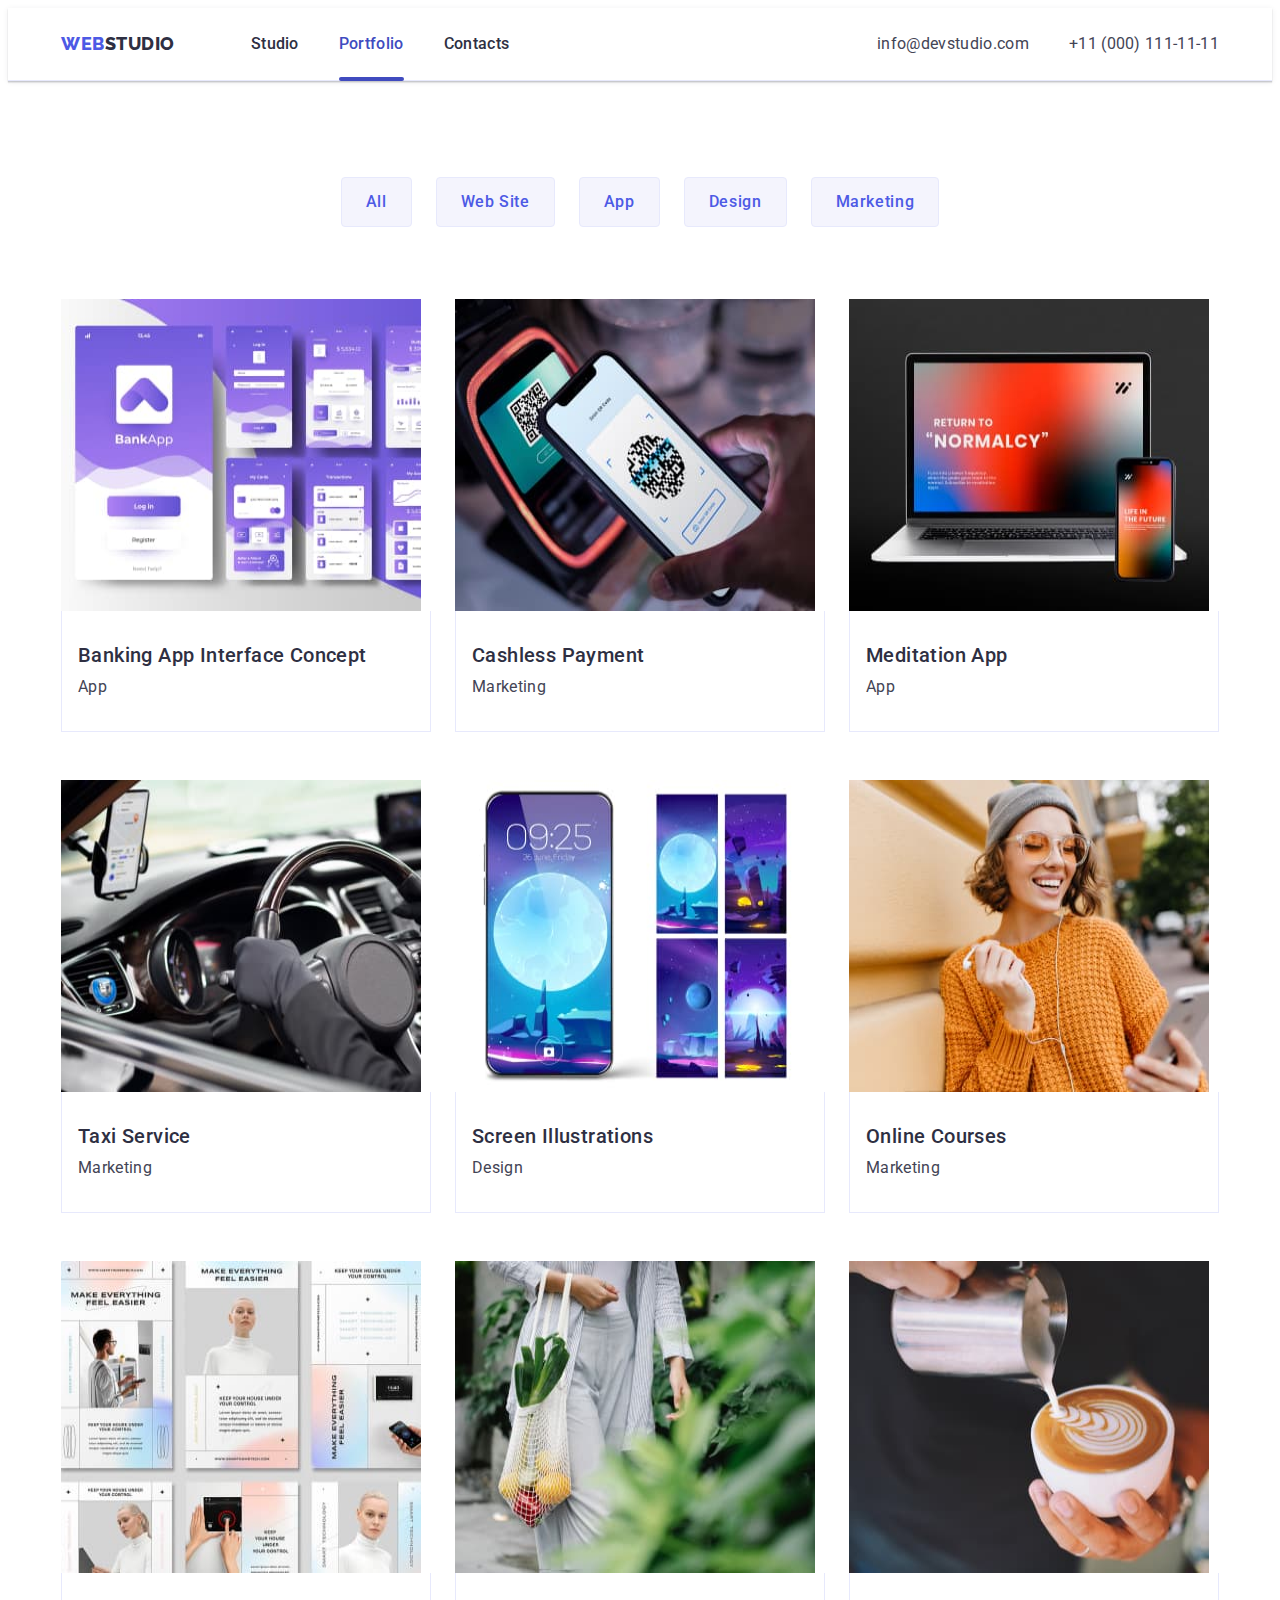
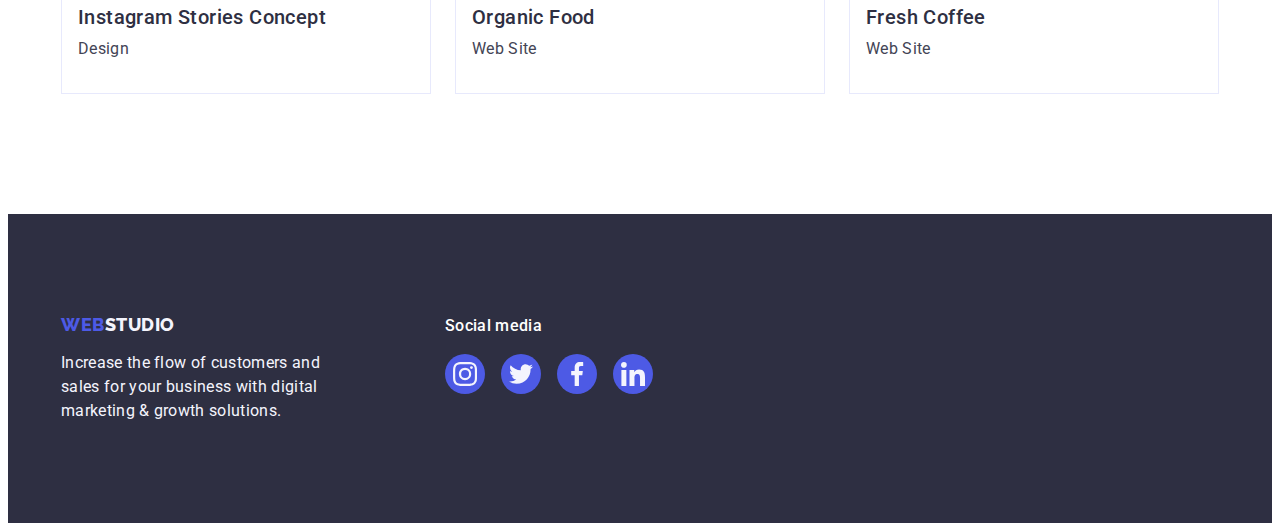
==== portfolio.html @ 0229ccaf "1" ====
<!DOCTYPE html>
<html lang="en">
  <head>
    <meta charset="UTF-8" />
    <meta name="viewport" content="width=device-width, initial-scale=1.0" />
    <title>Document</title>
    <link rel="preconnect" href="https://fonts.googleapis.com" />
    <link rel="preconnect" href="https://fonts.gstatic.com" crossorigin />
    <link
      href="https://fonts.googleapis.com/css2?family=Raleway:wght@800&family=Roboto:wght@400;500;700&display=swap"
      rel="stylesheet"
    />
    <link
      rel="stylesheet"
      href="https://fonts.googleapis.com/css2?family=Raleway:wght@800&family=swap"
    />
    <link
      rel="stylesheet"
      href="https://cdnjs.cloudflare.com/ajax/libs/modern-normalize/2.0.0/modern-normalize.min.css"
      integrity="sha512-4xo8blKMVCiXpTaLzQSLSw3KFOVPWhm/TRtuPVc4WG6kUgjH6J03IBuG7JZPkcWMxJ5huwaBpOpnwYElP/m6wg=="
      crossorigin="anonymous"
      referrerpolicy="no-referrer"
    />
    <link rel="stylesheet" href="./css/styles.css" />
  </head>
  <body>
    <header class="header">
      <div class="container header-container">
        <nav class="header-navigation">
          <a href="./index.html" class="header-logo link"
            >Web<span class="header-logo-accent">Studio</span>
          </a>

          <ul class="header-menu list">
            <li class="header-menu-item">
              <a class="header-menu-link link" href="./index.html">Studio</a>
            </li>
            <li class="header-menu-item">
              <a class="header-menu-link link current" href="./portfolio.html"
                >Portfolio</a
              >
            </li>
            <li class="header-menu-item">
              <a class="header-menu-link link" href="">Contacts</a>
            </li>
          </ul>
        </nav>
        <address class="header-address">
          <ul class="header-address-menu list">
            <li class="header-address-item">
              <a
                class="header-address-link link"
                href="mailto:info@devstudio.com"
                >info@devstudio.com</a
              >
            </li>
            <li class="header-address-item">
              <a class="header-address-link link" href="tel:+110001111111"
                >+11 (000) 111-11-11</a
              >
            </li>
          </ul>
        </address>
      </div>
    </header>
    <main>
      <section class="portfolio-menu">
        <div class="container">
          <h1 class="visually-hidden">Portfolio</h1>

          <ul class="portfolio-menu-list list">
            <li class="portfolio-menu-item">
              <button type="button" class="portfolio-menu-btn link">All</button>
            </li>
            <li>
              <button type="button" class="portfolio-menu-btn link">
                Web Site
              </button>
            </li>
            <li class="portfolio-menu-item">
              <button type="button" class="portfolio-menu-btn link">App</button>
            </li>
            <li class="portfolio-menu-item">
              <button type="button" class="portfolio-menu-btn link">
                Design
              </button>
            </li>
            <li class="portfolio-menu-item">
              <button type="button" class="portfolio-menu-btn link">
                Marketing
              </button>
            </li>
          </ul>

          <ul class="offers-list list">
            <li class="offers-item">
              <a href="" class="offers-item-link link">
                <div class="img-box">
                  <img
                    class="img"
                    src="./images/a1111111.jpg"
                    alt="App concept"
                    width="360"
                    height="312"
                  />

                  <p class="offers-cover-text">
                    14 Stylish and User-Friendly App Design Concepts · Task
                    Manager App · Calorie Tracker App · Exotic Fruit Ecommerce
                    App · Cloud Storage App Banking App Interface Concept App
                  </p>
                </div>
                <div class="container-offers">
                  <h2 class="offers-title link">
                    Banking App Interface Concept
                  </h2>
                  <p class="offers-text">App</p>
                </div></a
              >
            </li>
            <li class="offers-item">
              <a href="" class="offers-item-link link">
                <div class="img-box">
                  <img
                    class="img"
                    src="./images/a22222.jpg"
                    alt="Cashless Payment"
                    width="360"
                    height="312"
                  />
                  <p class="offers-cover-text">
                    14 Stylish and User-Friendly App Design Concepts · Task
                    Manager App · Calorie Tracker App · Exotic Fruit Ecommerce
                    App · Cloud Storage App Cashless Payment Marketing
                  </p>
                </div>
                <div class="container-offers">
                  <h2 class="offers-title link">Cashless Payment</h2>
                  <p class="offers-text">Marketing</p>
                </div></a
              >
            </li>
            <li class="offers-item">
              <a href="" class="offers-item-link link">
                <div class="img-box">
                  <img
                    class="img"
                    src="./images/a33333.jpg"
                    alt="Meditation App"
                    width="360"
                    height="312"
                  />
                  <p class="offers-cover-text">
                    14 Stylish and User-Friendly App Design Concepts · Task
                    Manager App · Calorie Tracker App · Exotic Fruit Ecommerce
                    App · Cloud Storage App Cashless Payment Marketing
                  </p>
                </div>
                <div class="container-offers">
                  <h2 class="offers-title link">Meditation App</h2>
                  <p class="offers-text">App</p>
                </div></a
              >
            </li>
            <li class="offers-item">
              <a href="" class="offers-item-link link">
                <div class="img-box">
                  <img
                    class="img"
                    src="./images/a44444.jpg"
                    alt="Taxi Service"
                    width="360"
                    height="312"
                  />
                  <p class="offers-cover-text">
                    14 Stylish and User-Friendly App Design Concepts · Task
                    Manager App · Calorie Tracker App · Exotic Fruit Ecommerce
                    App · Cloud Storage App Cashless Payment Marketing
                  </p>
                </div>
                <div class="container-offers">
                  <h2 class="offers-title link">Taxi Service</h2>
                  <p class="offers-text">Marketing</p>
                </div></a
              >
            </li>
            <li class="offers-item">
              <a href="" class="offers-item-link link">
                <div class="img-box">
                  <img
                    class="img"
                    src="./images/a555.jpg"
                    alt="Screen Illustrations"
                    width="360"
                    height="312"
                  />
                  <p class="offers-cover-text">
                    14 Stylish and User-Friendly App Design Concepts · Task
                    Manager App · Calorie Tracker App · Exotic Fruit Ecommerce
                    App · Cloud Storage App Cashless Payment Marketing
                  </p>
                </div>
                <div class="container-offers">
                  <h2 class="offers-title link">Screen Illustrations</h2>
                  <p class="offers-text">Design</p>
                </div></a
              >
            </li>
            <li class="offers-item">
              <a href="" class="offers-item-link link">
                <div class="img-box">
                  <img
                    class="img"
                    src="./images/a66666.jpg"
                    alt="Online Courses"
                    width="360"
                    height="312"
                  />
                  <p class="offers-cover-text">
                    14 Stylish and User-Friendly App Design Concepts · Task
                    Manager App · Calorie Tracker App · Exotic Fruit Ecommerce
                    App · Cloud Storage App Cashless Payment Marketing
                  </p>
                </div>
                <div class="container-offers">
                  <h2 class="offers-title link">Online Courses</h2>
                  <p class="offers-text">Marketing</p>
                </div></a
              >
            </li>
            <li class="offers-item">
              <a href="" class="offers-item-link link">
                <div class="img-box">
                  <img
                    class="img"
                    src="./images/a77777.jpg"
                    alt="Instagram Stories Concept"
                    width="360"
                    height="312"
                  />
                  <p class="offers-cover-text">
                    14 Stylish and User-Friendly App Design Concepts · Task
                    Manager App · Calorie Tracker App · Exotic Fruit Ecommerce
                    App · Cloud Storage App Cashless Payment Marketing
                  </p>
                </div>
                <div class="container-offers">
                  <h2 class="offers-title link">Instagram Stories Concept</h2>
                  <p class="offers-text">Design</p>
                </div></a
              >
            </li>
            <li class="offers-item">
              <a href="" class="offers-item-link link">
                <div class="img-box">
                  <img
                    class="img"
                    src="./images/a88888.jpg"
                    alt="Organic Food"
                    width="360"
                    height="312"
                  />
                  <p class="offers-cover-text">
                    14 Stylish and User-Friendly App Design Concepts · Task
                    Manager App · Calorie Tracker App · Exotic Fruit Ecommerce
                    App · Cloud Storage App Cashless Payment Marketing
                  </p>
                </div>
                <div class="container-offers">
                  <h2 class="offers-title link">Organic Food</h2>
                  <p class="offers-text">Web Site</p>
                </div></a
              >
            </li>
            <li class="offers-item">
              <a href="" class="offers-item-link link">
                <div class="img-box">
                  <img
                    class="img"
                    src="./images/a9999.jpg"
                    alt="Fresh Coffee"
                    width="360"
                    height="312"
                  />
                  <p class="offers-cover-text">
                    14 Stylish and User-Friendly App Design Concepts · Task
                    Manager App · Calorie Tracker App · Exotic Fruit Ecommerce
                    App · Cloud Storage App Cashless Payment Marketing
                  </p>
                </div>
                <div class="container-offers">
                  <h2 class="offers-title link">Fresh Coffee</h2>
                  <p class="offers-text">Web Site</p>
                </div></a
              >
            </li>
          </ul>
        </div>
      </section>
    </main>
    <footer class="footer">
      <div class="container footer-container">
        <div class="footer-container-logo">
          <a href="./index.html" class="footer-logo link"
            >Web<span class="footer-logo-accent">Studio</span>
          </a>
          <p class="footer-text">
            Increase the flow of customers and sales for your business with
            digital marketing & growth solutions.
          </p>
        </div>
        <div class="footer-link-container">
          <p class="footer-text-two">Social media</p>
          <ul class="social-list list">
            <li class="footer-link">
              <a
                class="link-messanger"
                href=""
                aria-label="Instagram"
                target="_blank"
                rel="noopener no-referrer"
              >
                <svg class="social-link-icon" width="24" height="24">
                  <use href="./images/icons.svg#icon-instagram"></use>
                </svg>
              </a>
            </li>
            <li class="footer-link">
              <a
                class="link-messanger"
                href=""
                aria-label="twitter"
                target="_blank"
                rel="noopener no-referrer"
              >
                <svg class="social-link-icon" width="24" height="24">
                  <use href="./images/icons.svg#icon-twitter"></use>
                </svg>
              </a>
            </li>
            <li class="footer-link">
              <a
                class="link-messanger"
                href=""
                aria-label="facebook"
                target="_blank"
                rel="noopener no-referrer"
              >
                <svg class="social-link-icon" width="24" height="24">
                  <use href="./images/icons.svg#icon-facebook"></use>
                </svg>
              </a>
            </li>
            <li class="footer-link">
              <a
                class="link-messanger"
                href=""
                aria-label="linkedin"
                target="_blank"
                rel="noopener no-referrer"
              >
                <svg class="social-link-icon" width="24" height="24">
                  <use href="./images/icons.svg#icon-linkedin"></use>
                </svg>
              </a>
            </li>
          </ul>
        </div>
      </div>
    </footer>
  </body>
</html>
---- css/styles.css ----
:root {
  --accent-color: #2e2f42;
  --active-color: #404bbf;
  --text-color: #434455;
}

p,
h1,
h2,
h3,
h4 {
  margin-top: 0;
  margin-bottom: 0;
}

ul {
  margin-top: 0;
  margin-bottom: 0;
  padding-left: 0;
}

body {
  font-family: "Roboto", sans-serif;
  color: var(--text-color);
  background-color: #ffffff;
}

.container {
  width: 100%;
  max-width: 1158px;
  padding-left: 15px;
  padding-right: 15px;
  margin: 0 auto;
}

.visually-hidden {
  position: absolute;
  width: 1px;
  height: 1px;
  margin: -1px;
  border: 0;
  padding: 0;
  white-space: nowrap;
  clip-path: inset(100%);
  clip: rect(0 0 0 0);
  overflow: hidden;
}

.link {
  text-decoration: none;
}

.list {
  list-style-type: none;
}

.header {
  border-bottom: 1px solid #e7e9fc;
  box-shadow: 0px 2px 1px rgba(46, 47, 66, 0.08),
    0px 1px 1px rgba(46, 47, 66, 0.16), 0px 1px 6px rgba(46, 47, 66, 0.08);
}

.header-navigation {
  display: flex;
  align-items: center;
}

.header-logo {
  color: #4d5ae5;
  font-size: 18px;
  font-family: Raleway, sans-serif;
  font-weight: 800;
  line-height: 1.17;
  letter-spacing: 0.03em;
  text-transform: uppercase;
  word-spacing: 0;
  padding: 24px 0;
  margin-right: 76px;
}
.header-logo-accent {
  color: #2e2f42;
  word-spacing: 0;
}

.header-container {
  display: flex;
  align-items: center;
  justify-content: space-between;
}

.header-menu {
  display: flex;
  align-items: center;
  gap: 40px;
}

.header-menu-link {
  color: #2e2f42;
  font-size: 16px;
  font-weight: 500;
  line-height: 1.5;
  letter-spacing: 0.02em;
  padding-top: 24px;
  padding-bottom: 24px;
  display: block;
  transition: color 250ms cubic-bezier(0.4, 0, 0.2, 1);
}

.current {
  position: relative;
  color: #404bbf;
}

.current::after {
  content: "";
  position: absolute;
  bottom: 0;
  left: 0;
  width: 100%;
  height: 4px;
  border-radius: 2px;
  background: var(--active-color);
  bottom: -1px;
}

.header-menu-link:hover {
  color: var(--active-color);
}

.header-menu-link:focus {
  color: var(--active-color);
}

.header-address-link {
  color: var(--text-color);
  font-size: 16px;
  display: block;
  font-weight: 400;
  line-height: 1.5;
  letter-spacing: 0.02em;
  padding: 24px 0;
  transition: color 250ms cubic-bezier(0.4, 0, 0.2, 1);
}

.header-address-link:hover {
  color: var(--active-color);
}

.header-address-link:focus {
  color: var(--active-color);
}

.header-address {
  font-style: normal;
}

.header-address-menu {
  display: flex;
  gap: 40px;
  margin-left: auto;
}

.header-address-menu:focus {
  color: var(--active-color);
}

.hero {
  background-color: var(--accent-color);
  padding-top: 188px;
  padding-bottom: 188px;
  background-image: linear-gradient(
      rgba(46, 47, 66, 0.7),
      rgba(46, 47, 66, 0.7)
    ),
    url(../images/img-name.jpg);
  max-width: 1440px;
  background-repeat: no-repeat;
  background-position: center;
  background-size: cover;
  margin-left: auto;
  margin-right: auto;
}

.hero-title {
  color: #fff;
  text-align: center;
  font-size: 56px;
  font-weight: 700;
  line-height: 1.07;
  letter-spacing: 0.02em;
  max-width: 496px;
  margin: 0 auto;
}

.hero-btn {
  color: #fff;
  font-size: 16px;
  font-family: inherit;
  font-weight: 500;
  line-height: 1.5;
  letter-spacing: 0.04em;
  background-color: #4d5ae5;
  cursor: pointer;
  padding: 16px 32px;
  margin-top: 48px;
  display: block;
  margin-left: auto;
  margin-right: auto;
  border-radius: 4px;
  min-width: 169px;
  height: 56px;
  border: none;
  transition: background-color 250ms cubic-bezier(0.4, 0, 0.2, 1);
}

.hero-btn:hover {
  background-color: var(--active-color);
}

.hero-btn:focus {
  background-color: var(--active-color);
}

.advantages {
  padding-top: 120px;
  padding-bottom: 120px;
}

.advantages-list {
  display: flex;

  gap: 24px;
}

.advantages-item {
  width: calc((100% - 3 * 24px) / 4);
}

.second-section-container {
  display: flex;
  align-items: center;
  justify-content: center;
  background-color: #f4f4fd;

  height: 112px;
  border-radius: 4px;
  margin-bottom: 8px;
}

.advantages-subtitle {
  color: var(--accent-color);

  font-size: 20px;

  font-weight: 500;
  line-height: 1.2;
  letter-spacing: 0.02em;
  margin-bottom: 8px;
}

.advantages-item-text {
  color: var(--text-color);

  font-size: 16px;
  font-weight: 400;
  line-height: 1.5;
  letter-spacing: 0.02em;
}

.doing {
  padding-bottom: 120px;
}

.doing-title {
  color: var(--accent-color);
  text-align: center;
  text-transform: capitalize;
  font-size: 36px;
  font-weight: 700;
  line-height: 1.11;
  letter-spacing: 0.02em;
  margin-bottom: 72px;
}

.doing-list {
  display: flex;
  gap: 24px;
}

.doing-list-item {
  width: calc((100% - 48px) / 3);
}

.team {
  background-color: #f4f4fd;
  padding-top: 120px;
  padding-bottom: 120px;
}

.team-title {
  color: var(--accent-color);
  text-align: center;
  font-size: 36px;

  font-weight: 700;
  line-height: 1.11;
  letter-spacing: 0.02em;
  text-transform: capitalize;

  margin-bottom: 72px;
}

.team-list {
  display: flex;
  gap: 24px;
}

.team-link-item {
  width: 40px;
  height: 40px;
}

.team-list-item {
  background-color: #ffffff;
  width: calc((100% - 24px * 3) / 4);
  border-radius: 0px 0px 4px 4px;
  background: #fff;
  box-shadow: 0px 1px 6px rgba(46, 47, 66, 0.08),
    0px 1px 1px rgba(46, 47, 66, 0.16), 0px 2px 1px rgba(46, 47, 66, 0.08);
}

.section-team {
  padding: 32px 0px;
}

.team-member {
  color: var(--accent-color);
  text-align: center;
  font-size: 20px;

  font-weight: 500;
  line-height: 1.2;
  letter-spacing: 0.02em;

  margin-bottom: 8px;
}

.team-work {
  color: var(--text-color);
  text-align: center;
  font-size: 16px;
  margin-bottom: 8px;
  font-weight: 400;
  line-height: 1.5;
  letter-spacing: 0.02em;
}

.team-social-list {
  display: flex;
  gap: 24px;

  align-items: center;
  justify-content: center;
}

.team-link-social {
  width: 40px;
  height: 40px;
  display: flex;

  background-color: #4d5ae5;

  border-radius: 50%;
  align-items: center;
  justify-content: center;
  width: 100%;
  height: 100%;
  transition: background-color 250ms cubic-bezier(0.4, 0, 0.2, 1);
}

.social-link {
  fill: #f4f4fd;
}

.team-link-social:hover {
  background-color: var(--active-color);
}

.team-link-social:focus {
  background-color: var(--active-color);
}

.customers {
  padding-top: 120px;
  padding-bottom: 120px;
}

.customers-list {
  display: flex;
  gap: 24px;
}

.customers-item-link {
  width: 168px;
  height: 88px;
  border-radius: 4px;
  width: 100%;
  height: 100%;
  border: 1px solid #8e8f99;
  display: flex;
  align-items: center;
  justify-content: center;
  transition: color 250ms cubic-bezier(0.4, 0, 0.2, 1);
  color: #8e8f99;
  transition: border-color 250ms cubic-bezier(0.4, 0, 0.2, 1),
    color 250ms cubic-bezier(0.4, 0, 0.2, 1);
}

.customers-item-link:is(:hover, :focus) {
  color: var(--active-color);
  border-color: var(--active-color);
}

.customers-title {
  text-align: center;
  color: var(--accent-color);
  font-size: 36px;
  font-weight: 700;
  line-height: 1.11;
  letter-spacing: 0.02em;
  text-transform: capitalize;
  margin-bottom: 72px;
}

.customers-item {
  width: calc((100% - 120px) / 6);
  height: 88px;
}

.customers-svg {
  fill: currentColor;
}

.footer-container {
  display: flex;
  align-items: baseline;
}

.footer-logo {
  color: #4d5ae5;
  font-size: 18px;
  font-family: Raleway, sans-serif;
  margin-bottom: 16px;
  font-weight: 800;
  line-height: 1.17;
  letter-spacing: 0.03em;
  text-transform: uppercase;
  word-spacing: 0;
  display: inline-block;
}

.footer-logo-accent {
  color: #f4f4fd;

  word-spacing: 0;
}

.footer-text {
  color: var(--cloud, #f4f4fd);
  font-size: 16px;
  max-width: 264px;
  font-weight: 400;
  line-height: 1.5;
  letter-spacing: 0.02em;
}

.footer-container-logo {
  margin-right: 120px;
}

.social-list {
  display: flex;
  gap: 16px;
}

.footer-text-two {
  margin-bottom: 16px;
  color: #ffffff;
  font-size: 16px;
  font-style: normal;
  font-weight: 500;
  line-height: 1.5;
  letter-spacing: 0.02em;
}

.link-messanger {
  width: 40px;
  height: 40px;
  display: flex;
  width: 100%;
  height: 100%;
  background-color: #4d5ae5;

  border-radius: 50%;
  align-items: center;
  justify-content: center;
  transition: background-color 250ms cubic-bezier(0.4, 0, 0.2, 1);
}

.link-messanger:hover {
  background-color: #31d0aa;
}

.link-messanger:focus {
  background-color: #31d0aa;
}

.social-link-icon {
  fill: #f4f4fd;
}

.footer-link {
  width: 40px;
  height: 40px;
}

.footer {
  background-color: var(--accent-color);
  padding-top: 100px;
  padding-bottom: 100px;
}

.portfolio-menu {
  padding: 96px 0 120px 0;
}

.portfolio-menu-list {
  display: flex;
  justify-content: center;
  gap: 24px;
  margin-bottom: 72px;
}

.portfolio-menu-btn {
  color: #4d5ae5;
  font-family: "Roboto", sans-serif;
  text-align: center;
  background-color: #f4f4fd;
  font-size: 16px;

  font-weight: 500;
  line-height: 1.5;
  letter-spacing: 0.04em;
  cursor: pointer;
  border-radius: 4px;
  transition: color 250ms cubic-bezier(0.4, 0, 0.2, 1),
    background-color 250ms cubic-bezier(0.4, 0, 0.2, 1),
    border-color 250ms cubic-bezier(0.4, 0, 0.2, 1),
    box-shadow 250ms cubic-bezier(0.4, 0, 0.2, 1);
  border: 1px solid #e7e9fc;
  background: #f4f4fd;
  padding: 12px 24px;
}

.portfolio-menu-btn:hover {
  color: #ffffff;
  background-color: #404bbf;
  border: 1px solid transparent;
  box-shadow: 0px 3px 1px rgba(0, 0, 0, 0.1), 0px 2px 1px rgba(0, 0, 0, 0.08),
    0px 2px 2px rgba(0, 0, 0, 0.12);
}

.portfolio-menu-btn:focus {
  color: #ffffff;
  background-color: #404bbf;
  border: 1px solid transparent;
  box-shadow: 0px 3px 1px rgba(0, 0, 0, 0.1), 0px 2px 1px rgba(0, 0, 0, 0.08),
    0px 2px 2px rgba(0, 0, 0, 0.12);
}

.section-offers {
  padding-bottom: 120px;
  padding-top: 24px;
}

.offers-list {
  flex-wrap: wrap;
  display: flex;
  row-gap: 48px;
  column-gap: 24px;
}

.container-offers {
  padding: 32px 16px;
  border: 1px solid #e7e9fc;
  border-top: none;
}

.offers-item {
  width: calc((100% - 24px * 2) / 3);
}

.offers-title {
  color: var(--accent-color);
  font-size: 20px;
  margin-bottom: 8px;
  font-weight: 500;
  line-height: 1.2;
  letter-spacing: 0.02em;
}

.offers-text {
  color: var(--text-color);
  font-size: 16px;

  font-weight: 400;
  line-height: 1.5;
  letter-spacing: 0.02em;
}

.offers-item-link {
  text-decoration: none;
  display: block;
  transition: box-shadow 250ms cubic-bezier(0.4, 0, 0.2, 1);
}

.offers-item-link:hover {
  box-shadow: 0px 1px 6px rgba(46, 47, 66, 0.08),
    0px 1px 1px rgba(46, 47, 66, 0.16), 0px 2px 1px rgba(46, 47, 66, 0.08);
}

.offers-item-link:focus {
  box-shadow: 0px 1px 6px rgba(46, 47, 66, 0.08),
    0px 1px 1px rgba(46, 47, 66, 0.16), 0px 2px 1px rgba(46, 47, 66, 0.08);
}

.offers-item-link:hover .offers-cover-text {
  transform: translateY(0%);
}

.offers-item-link:focus .offers-cover-text {
  transform: translateY(0%);
}

.offers-cover-text {
  position: absolute;
  top: 0;
  font-size: 16px;
  line-height: 1.5;
  letter-spacing: 0.02em;
  color: #f4f4fd;
  padding: 40px 32px;
  background-color: #4d5ae5;
  height: 100%;
  width: 100%;
  transform: translateY(100%);
  transition: transform 250ms cubic-bezier(0.4, 0, 0.2, 1);
}

.img-box {
  position: relative;
  overflow: hidden;
}

.img {
  display: block;
}

.backdrop {
  position: fixed;
  width: 100%;
  height: 100%;
  position: fixed;
  top: 0;
  background-color: rgba(46, 47, 66, 0.4);
  transition: opacity 250ms cubic-bezier(0.4, 0, 0.2, 1),
    visibility 250ms cubic-bezier(0.4, 0, 0.2, 1);
}

.backdrop.is-hidden .modal {
  transform: translate(-50%, -50%) scale(0);
}

.modal {
  position: absolute;
  top: 50%;
  left: 50%;
  transform: translate(-50%, -50%) scale(1);
  transition: transform 250ms cubic-bezier(0.4, 0, 0.2, 1);
  width: 408px;
  min-height: 584px;
  background: #fcfcfc;
  box-shadow: 0px 2px 1px 0px rgba(0, 0, 0, 0.2),
    0px 1px 3px 0px rgba(0, 0, 0, 0.12), 0px 1px 1px 0px rgba(0, 0, 0, 0.14);
  border-radius: 4px;
}

.modal-icon {
  transition: fill 250ms cubic-bezier(0.4, 0, 0.2, 1);
}

.modal-btn {
  position: absolute;
  top: 24px;
  right: 24px;
  width: 24px;
  height: 24px;
  border-radius: 50%;
  display: flex;
  align-items: center;
  justify-content: center;
  padding: 0;
  cursor: pointer;
  background-color: #e7e9fc;
  border: 1px solid rgba(0, 0, 0, 0.1);
  transition: background-color 250ms cubic-bezier(0.4, 0, 0.2, 1),
    border 250ms cubic-bezier(0.4, 0, 0.2, 1);
}

.modal-btn:hover,
.modal-btn:focus {
  background-color: #404bbf;
  border: none;
}

.modal-btn:hover,
.modal-btn:focus {
  fill: #ffffff;
}

.is-hidden {
  opacity: 0;
  visibility: hidden;
  pointer-events: none;
}
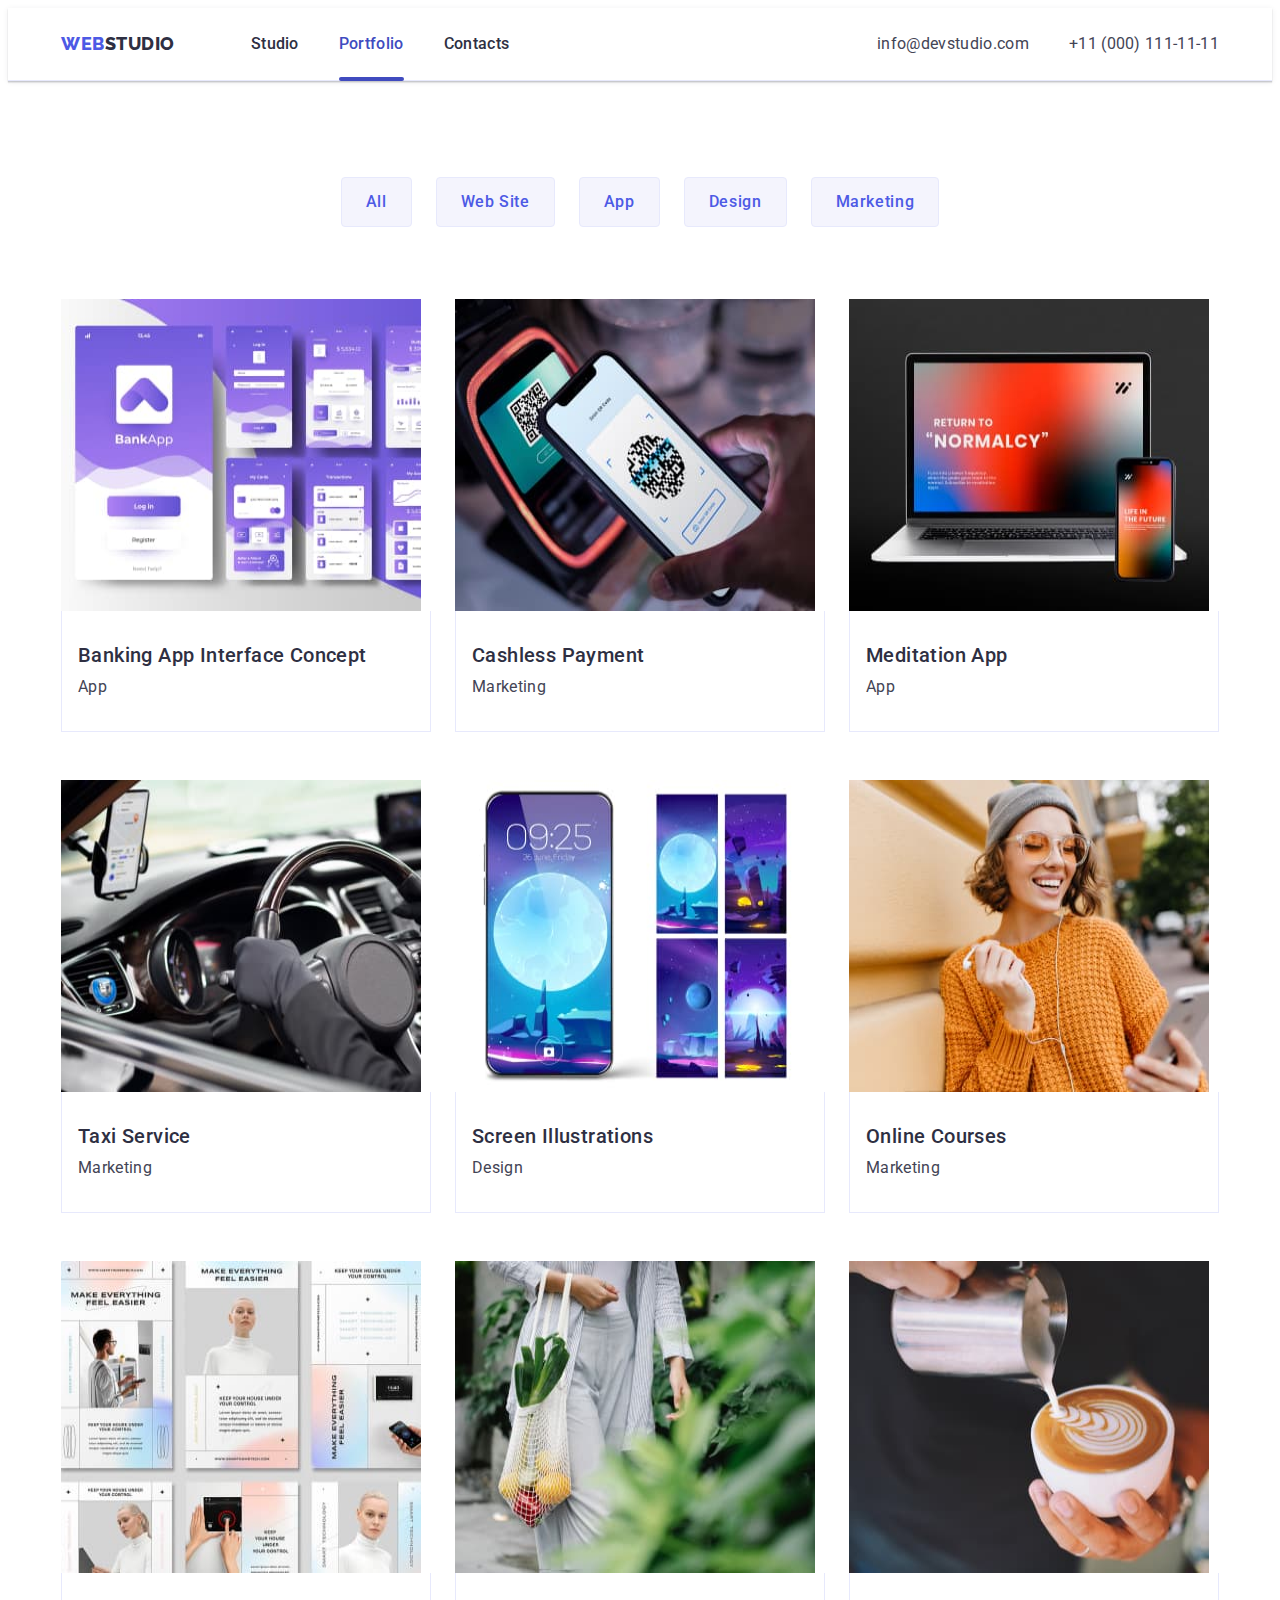
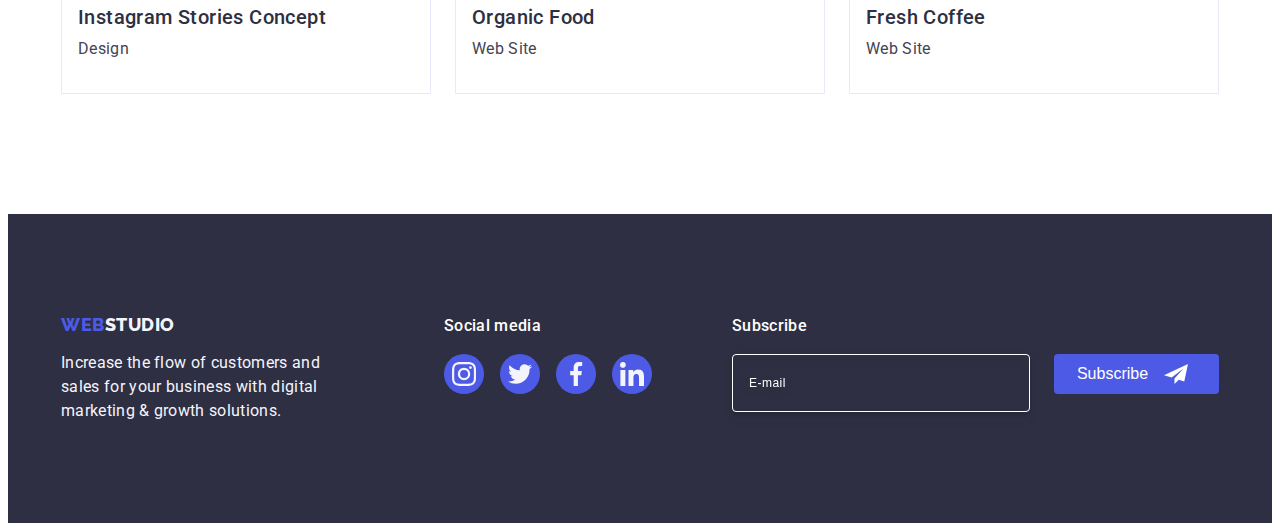
==== commit e593098f: "4" ====
--- a/portfolio.html
+++ b/portfolio.html
@@ -366,6 +366,26 @@
             </li>
           </ul>
         </div>
+        <div class="footer-subscribe">
+          <p class="subscribe-title">Subscribe</p>
+          <form class="footer-form">
+            <label aria-label="email" class="footer-label">
+              <input
+                type="email"
+                name="footer-email"
+                class="footer-input"
+                placeholder="E-mail"
+              />
+            </label>
+
+            <button type="submit" class="footer-form-btn">
+              Subscribe
+              <svg class="footer-btn-svg" width="24" height="24">
+                <use href="./images/icons.svg#icon-frame"></use>
+              </svg>
+            </button>
+          </form>
+        </div>
       </div>
     </footer>
   </body>
--- a/css/styles.css
+++ b/css/styles.css
@@ -530,6 +530,78 @@
   padding-bottom: 100px;
 }
 
+.footer-subscribe {
+  margin-left: 80px;
+}
+
+.footer-input {
+  border-radius: 4px;
+  border: 1px solid #fff;
+  box-shadow: 0px 4px 4px 0px rgba(0, 0, 0, 0.15);
+  width: 264px;
+  height: 40px;
+  background-color: transparent;
+  padding: 8px 16px;
+  font-size: 12px;
+
+  outline: transparent;
+  line-height: 1.5;
+  letter-spacing: 0.04em;
+  filter: drop-shadow(0px 4px 4px rgba(0, 0, 0, 0.15));
+  color: #ffffff;
+}
+
+.footer-form-btn {
+  padding: 8px 24px 8px 16px;
+  color: #fff;
+  text-align: center;
+
+  font-size: 16px;
+
+  font-weight: 500;
+
+  border-radius: 4px;
+  background: #4d5ae5;
+
+  height: 40px;
+  min-width: 165px;
+
+  display: flex;
+  justify-content: center;
+  align-items: center;
+  cursor: pointer;
+  border: none;
+}
+
+.footer-btn-svg {
+  margin-left: 16px;
+}
+
+.footer-form {
+  display: flex;
+  gap: 24px;
+}
+
+.footer-input::placeholder {
+  color: #ffffff;
+
+  font-size: 12px;
+
+  font-weight: 400;
+  line-height: 1.5;
+  letter-spacing: 0.04em;
+}
+
+.subscribe-title {
+  color: #fff;
+
+  font-size: 16px;
+  margin-bottom: 16px;
+  font-weight: 500;
+  line-height: 1.5;
+  letter-spacing: 0.02em;
+}
+
 .portfolio-menu {
   padding: 96px 0 120px 0;
 }
@@ -693,6 +765,8 @@
   box-shadow: 0px 2px 1px 0px rgba(0, 0, 0, 0.2),
     0px 1px 3px 0px rgba(0, 0, 0, 0.12), 0px 1px 1px 0px rgba(0, 0, 0, 0.14);
   border-radius: 4px;
+
+  padding: 72px 24px 24px 24px;
 }
 
 .modal-icon {
@@ -728,6 +802,175 @@
   fill: #ffffff;
 }
 
+.modal-title {
+  color: var(--accent-color);
+  text-align: center;
+
+  font-size: 16px;
+
+  font-weight: 500;
+  line-height: 1.5;
+  letter-spacing: 0.02em;
+  margin-bottom: 16px;
+}
+
+.modal-field {
+  margin-bottom: 16px;
+}
+
+.modal-input {
+  border-radius: 4px;
+  border: 1px solid rgba(46, 47, 66, 0.4);
+
+  width: 100%;
+  height: 40px;
+
+  background-color: transparent;
+  color: rgba(46, 47, 66, 0.4);
+  padding: 0 11px 0 38px;
+
+  font-size: 12px;
+  transition: border-color 250ms cubic-bezier(0.4, 0, 0.2, 1);
+  font-weight: 400;
+  line-height: 1.16;
+  letter-spacing: 0.04em;
+  outline: transparent;
+}
+
+.modal-input:focus {
+  border-color: #4d5ae5;
+  transition: 250ms cubic-bezier(0.4, 0, 0.2, 1);
+}
+
+.input-label {
+  display: block;
+  color: #8e8f99;
+
+  font-size: 12px;
+
+  font-weight: 400;
+  line-height: 1.17;
+  letter-spacing: 0.04em;
+  margin-bottom: 4px;
+}
+
+.input-wrap {
+  position: relative;
+}
+
+.modal-input-icon {
+  position: absolute;
+  left: 16px;
+  top: 50%;
+  transform: translateY(-50%);
+  transition: fill 250ms cubic-bezier(0.4, 0, 0.2, 1);
+}
+
+.modal-input:focus + .modal-input-icon {
+  fill: #4d5ae5;
+  transition: 250ms cubic-bezier(0.4, 0, 0.2, 1);
+}
+
+.modal-textarea {
+  border-radius: 4px;
+  border: 1px solid rgba(46, 47, 66, 0.4);
+
+  width: 100%;
+  height: 120px;
+
+  background-color: transparent;
+  color: rgba(46, 47, 66, 0.4);
+  padding: 8px 16px;
+
+  font-size: 12px;
+  transition: border-color 250ms cubic-bezier(0.4, 0, 0.2, 1);
+  font-weight: 400;
+  line-height: 1.17;
+  letter-spacing: 0.04em;
+  outline: transparent;
+  resize: none;
+}
+
+.input-label:focus + .modal-textarea {
+  border-color: #4d5ae5;
+}
+
+.modal-textarea::placeholder {
+  color: rgba(46, 47, 66, 0.4);
+
+  font-size: 12px;
+
+  font-weight: 400;
+  line-height: 1.16;
+  letter-spacing: 0.04em;
+}
+
+.check-text {
+  color: #8e8f99;
+
+  font-size: 12px;
+
+  font-weight: 400;
+  line-height: 1.16;
+  letter-spacing: 0.04em;
+  display: flex;
+  align-items: center;
+  fill: transparent;
+}
+
+.check-text span {
+  display: flex;
+  align-items: center;
+  justify-content: center;
+  width: 16px;
+  height: 16px;
+  border-radius: 2px;
+  border: 1px solid rgba(46, 47, 66, 0.4);
+  margin-right: 8px;
+}
+
+.modal-check:checked + .check-text span {
+  background-color: #404bbf;
+  border: none;
+  fill: #f4f4fd;
+  transition: 250ms cubic-bezier(0.4, 0, 0.2, 1);
+}
+
+.privacy-link {
+  color: #4d5ae5;
+
+  font-size: 12px;
+
+  font-weight: 400;
+  line-height: 1.3;
+  letter-spacing: 0.04em;
+  text-decoration-line: underline;
+}
+
+.modal-btn-submit {
+  border-radius: 4px;
+  background: #4d5ae5;
+  box-shadow: 0px 4px 4px 0px rgba(0, 0, 0, 0.15);
+  cursor: pointer;
+  display: block;
+  margin-left: auto;
+  margin-right: auto;
+  padding: 16px 32px;
+  margin-top: 24px;
+  border: none;
+  transition: 250ms cubic-bezier(0.4, 0, 0.2, 1);
+  min-width: 169px;
+  height: 56px;
+  color: #fff;
+  text-align: center;
+
+  font-size: 16px;
+
+  font-weight: 500;
+  line-height: 1.5;
+  letter-spacing: 0.04em;
+}
+
 .is-hidden {
   opacity: 0;
   visibility: hidden;
